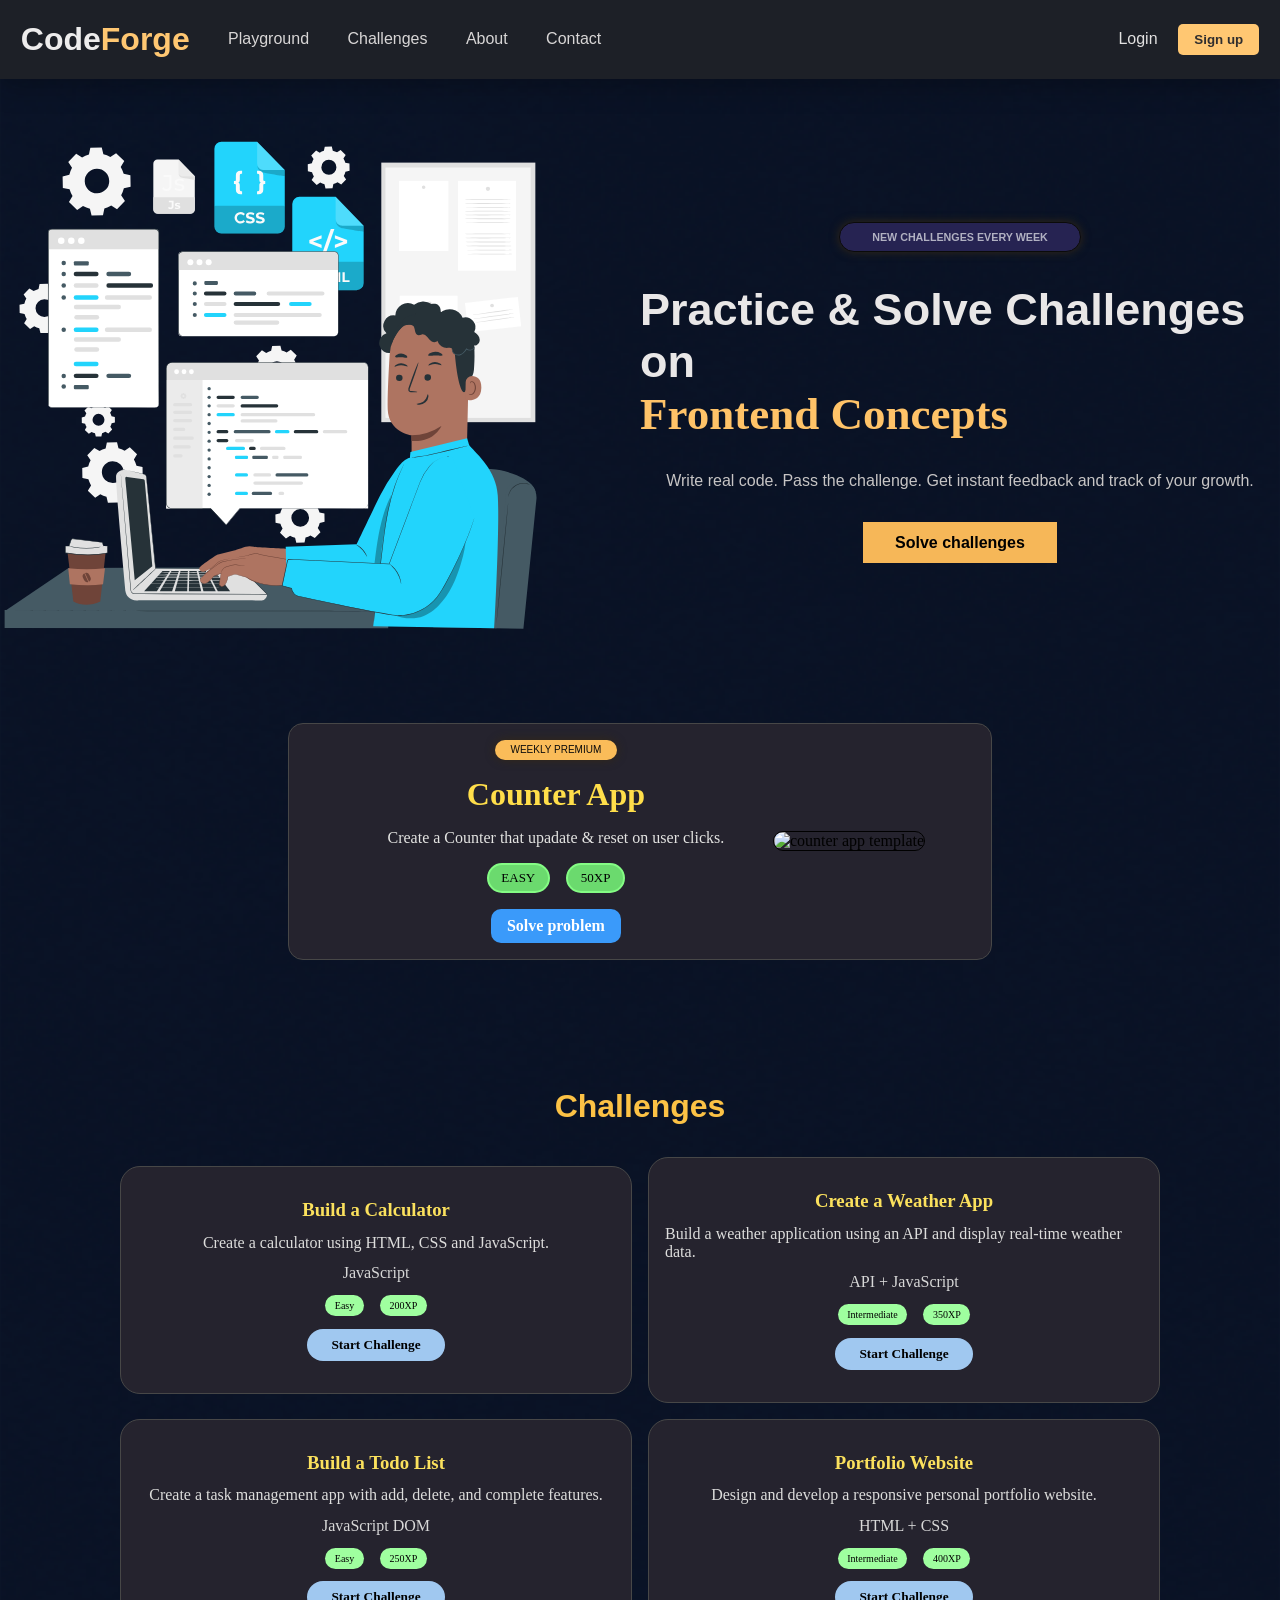
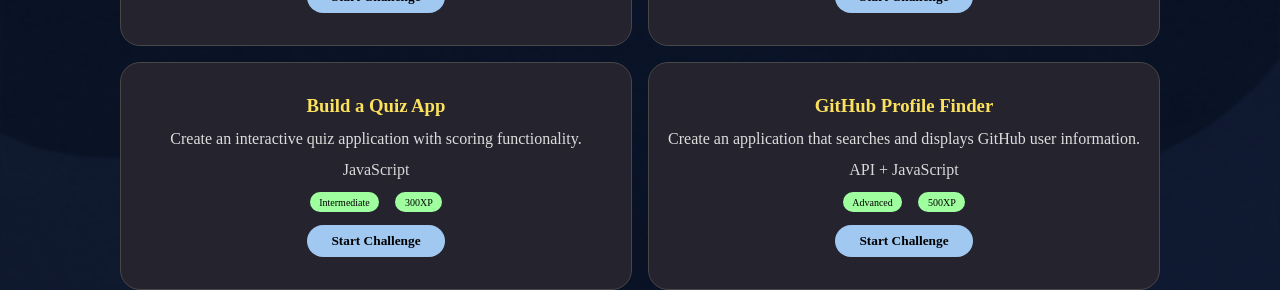
==== Challenges.html @ 9ec25ea2 "Build a coding platform for frontend practice using sandboxed iframe" ====
<!DOCTYPE html>
<html lang="en">

<head>
    <meta charset="UTF-8">
    <meta name="viewport" content="width=device-width, initial-scale=1.0">
    <link rel="stylesheet" href="./Challenges.css">
    <title>Challenges</title>
</head>

<body>
    <div class="page-bg">
        <nav>
            <div class="nav1">
                <a href="" id="logo">Code<span id="forge">Forge</span></a>
                <a href="./index.html" class="navs">Playground</a>
                <a href="#featuring" class="navs">Challenges</a>
                <a href="./index.html" class="navs">About</a>
                <a href="./index.html" class="navs">Contact</a>
            </div>
            <div class="nav2">
                <a href="./login.html" id="login">Login</a>
                <a href="./signup.html"><button id="sign-in-btn">Sign up</button></a>
            </div>
        </nav>
        <section class="hero">
            <div class="hero-left">
                <img src="./assets/images/hand-coding-animate.svg" alt="">
            </div>

            <div class="hero-right">
                <h6>NEW CHALLENGES EVERY WEEK</h6>
                <h1>Practice & Solve Challenges on <br><span>Frontend Concepts</span></h1>
                <p>Write real code. Pass the challenge. Get instant feedback and track of your growth.</p>
                <button id="solve-btn">Solve challenges</button>
            </div>
        </section>

        <section class="featuring" id="featuring">
            <div class="weekly-problem">
                <div class="left">
                    <p id="left-p1">WEEKLY PREMIUM</p>
                    <p id="left-p2">Counter App</p>
                    <p id="left-p3">Create a Counter that upadate & reset on user clicks.</p>
                    <div class="prblm-info">
                        <p>EASY</p>
                        <p>50XP</p>
                    </div>
                    <button>Solve problem</button>
                </div>
                <div class="right">
                    <img src="https://www.sourcecodester.com/sites/default/files/counter_app.png"
                        alt="counter app template">
                </div>
            </div>
        </section>

        <section class="challenges">
            <h2>Challenges</h2>

            <div class="challenge-container" id="challenge-container">

            </div>
        </section>
    </div>

    <script src="./Challenges.js"></script>
</body>

</html>
---- Challenges.css ----
*{
    box-sizing: border-box;
    padding: 0;
    margin: 0;
    scroll-behavior: smooth;
}

body{
    background-color: #0f172a;
}

.page-bg{
    min-height:100vh;
    position:relative;
    overflow:hidden;
    isolation:isolate;
}

.page-bg::before{
    content:"";
    position:absolute;
    inset:0;
    background:url("./assets/images/backgroung-2.png") center/cover no-repeat;
    opacity:0.8;
    filter:blur(1px);
    z-index:-1;
}

nav {
    display: flex;
    justify-content: space-between;
    align-items: center;
    background-color: rgb(29, 32, 39);
    padding: 1.3rem;
    box-shadow: 0 4px 30px rgba(1, 1, 1, 0.289);
    position: sticky;
    top:0;
    z-index:1000;
}

.nav1 {
    display: flex;
    gap: clamp(1rem, 3vw, 3rem);
    justify-content: space-between;
    align-items: center;
}

#logo {
    display: inline-block;
    font-family: 'Gill Sans', 'Gill Sans MT', Calibri, 'Trebuchet MS', sans-serif;
    font-size: xx-large;
    font-weight: 800;
    color: rgb(237, 236, 236);
    text-decoration: none;
}

#forge {
    display: inline-block;
    font-family: 'Gill Sans', 'Gill Sans MT', Calibri, 'Trebuchet MS', sans-serif;
    font-size: xx-large;
    font-weight: 800;
    color: rgb(255, 199, 114);
    text-decoration: none;
}

.navs {
    font-family: 'Gill Sans', 'Gill Sans MT', Calibri, 'Trebuchet MS', sans-serif;
    font-size: medium;
    color: rgb(216, 214, 214);
    text-decoration: none;
}

.navs:hover,
#login:hover {
    color: white;
}

.nav2 {
    display: flex;
    gap: 1.3rem;
    justify-content: space-between;
    align-items: center;
}

#login {
    font-family: 'Gill Sans', 'Gill Sans MT', Calibri, 'Trebuchet MS', sans-serif;
    font-size: medium;
    color: rgb(226, 225, 225);
    text-decoration: none;
}

#sign-in-btn {
    padding: .5rem 1rem;
    border-radius: 5px;
    border: none;
    font-family: 'Gill Sans', 'Gill Sans MT', Calibri, 'Trebuchet MS', sans-serif;
    color: rgb(48, 46, 46);
    background-color: rgb(255, 199, 114);
    font-weight: bold;
}

#sign-in-btn:hover {
    cursor: pointer;
    transform: scale(1.02);
}

.hero{
    display: flex;
    justify-content: center;
    align-items: center;
    background: transparent;
    gap: 5rem;
    margin-top: 2rem;
    margin-bottom: 3rem;
}

.hero-left img{
    width: 35rem;
    height: 35rem;
}

.hero-right{
    display: flex;
    flex-direction: column;
    justify-content: center;
    align-items: center;
    gap: 2rem;
}

.hero-right h6{
    font-family: "Inter", sans-serif;
    border: 1.5px solid rgb(11, 11, 10);
    padding: .5rem 2rem;
    font-weight: 600;
    border-radius: 18px;
    background-color: rgb(38, 35, 82);
    box-shadow: 0px 0px 10px #332816;
    color: rgb(177, 177, 194);
}

.hero-right h1{
    font-family: "Inter", sans-serif;
    color: rgb(233, 231, 231);
    font-size: 45px;
}

.hero-right span{
    color: rgb(255, 195, 104);
    font-family: cursive;
    text-align: center;
}

.hero-right p{
    font-size: medium;
    color: rgb(199, 197, 197);
    font-family: "Inter", sans-serif;
}

.hero-right button{
    padding: .7rem 2rem;
    border: none;
    background-color: #f6b758;
    /* border-radius: 10px; */
    font-family: "Inter", sans-serif;
    font-weight: 600;
    font-size: medium;
    cursor: pointer;
    transition: transform 0.2s ease-in-out;
}

.hero-right button:hover{
    transform: scale(1.02);
}

.featuring{
    display: flex;
    justify-content: center;
    background: transparent;
    margin-bottom: 3rem;
}

.weekly-problem{
    display: flex;
    justify-content: center;
    width: 55%;
    align-items: center;
    border: 1px solid rgb(71, 71, 71);
    background-color: rgb(37, 35, 46);
    padding: 1rem;
    gap: 1rem;
    border-radius: 15px;
}

.left{
    display: flex;
    flex-direction: column;
    justify-content: flex-start;
    align-items: center;
    gap: 1rem;
    width: 60%;
}

#left-p1{
    font-family: "Inter", sans-serif;
    font-size: x-small;
    padding: .3rem 1rem;
    border-radius: 18px;
    background-color: rgb(250, 188, 89);
    box-shadow: 0px 0px 10px #332816;
    color: rgb(12, 12, 12);
}

#left-p2{
    font-size: xx-large;
    font-family: cursive;
    color: rgb(255, 222, 74);
    font-weight: 600;
}

#left-p3{
    color: rgb(228, 228, 226);
    font-family: cursive;
    font-size: medium;
}

.prblm-info{
    display: flex;
    justify-content: flex-start;
    align-items: center;
    gap: 1rem;
}

.prblm-info p{
    border: 2px solid rgb(132, 252, 132);
    padding: .3rem .8rem;
    border-radius: 15px;
    background-color: rgb(107, 218, 110);
    font-family: cursive;
    font-size: small;

}

.right img{
    width: 20rem;
    height: 15rem;
    border-radius: 10px;
    border: 1px solid black;
}

.left button{
    padding: .5rem 1rem;
    font-family: cursive;
    font-weight: 600;
    font-size: medium;
    border: none;
    background-color: rgb(58, 154, 250);
    border-radius: 10px;
    color: white;
}

.challenges{
    margin-top: 8rem;
    background: transparent;
}

.challenges h2{
    text-align: center;
    margin-bottom: 2rem;
    font-family: "Inter", sans-serif;
    font-size: xx-large;
    color: rgb(252, 194, 69);
}

.challenge-container{
    display: flex;
    flex-wrap: wrap;
    justify-content: center;
    align-items: center;
    gap: 1rem;
}

.challenge-card{
    display: flex;
    flex-direction: column;
    justify-content: center;
    align-items: center;
    border: 1px solid rgb(71, 71, 71);
    background-color: rgb(37, 35, 46);
    width: 40%;
    gap: .8rem;
    padding: 2rem 1rem;
    border-radius: 20px;
}

#challenge-name{
    color: rgb(251, 225, 93);
    font-family: cursive;

}

#challenge-desc{
    color: rgb(221, 221, 220);
    font-family: cursive;
}

.details{
    display: flex;
    gap: 1rem;
}

#tech{
    color: rgb(216, 216, 216);
    font-family: cursive;
}

.details span{
    font-size: x-small;
    padding: .3rem .6rem;
    border-radius: 18px;
    background-color: rgb(159, 255, 159);
    font-family: cursive;
}

#challenge-btn{
    padding: .5rem 1.5rem;
    border: none;
    background-color: rgb(160, 200, 240);
    font-weight: 600;
    font-family: cursive;
    border-radius: 20px;
}
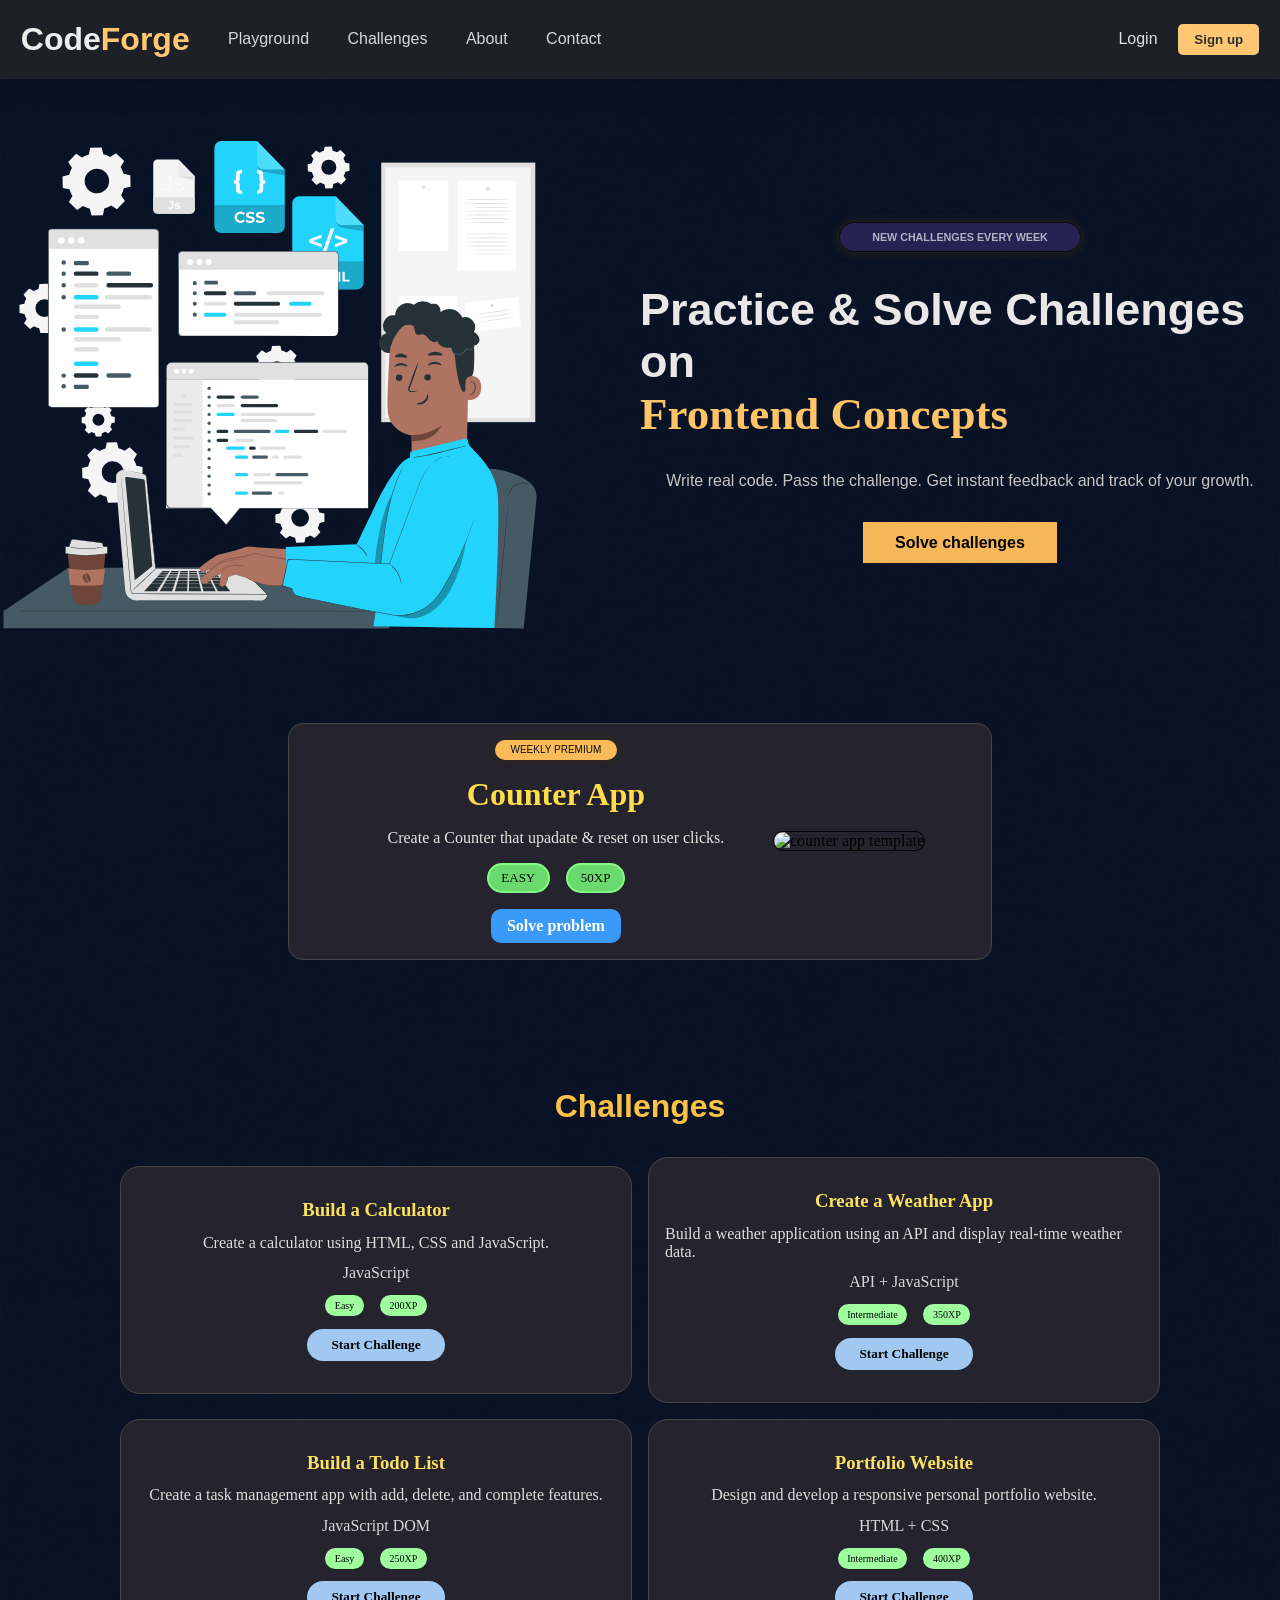
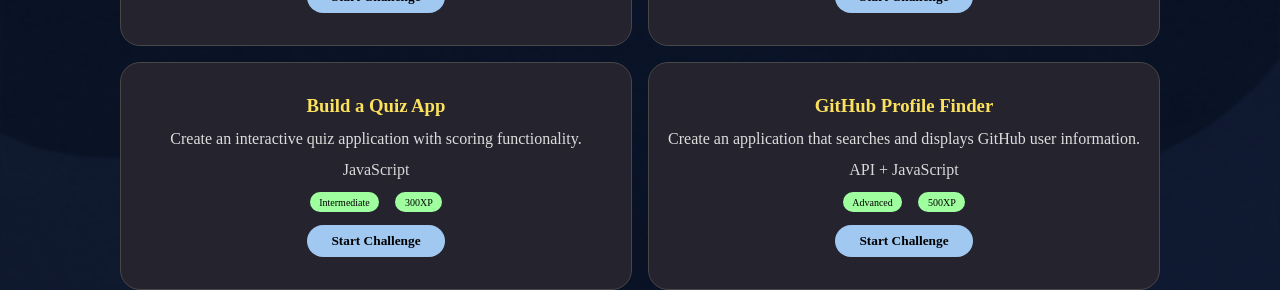
==== commit fb10cf66: "Completed the Codeforge project" ====
--- a/Challenges.html
+++ b/Challenges.html
@@ -12,7 +12,7 @@
     <div class="page-bg">
         <nav>
             <div class="nav1">
-                <a href="" id="logo">Code<span id="forge">Forge</span></a>
+                <a href="./index.html" id="logo">Code<span id="forge">Forge</span></a>
                 <a href="./index.html" class="navs">Playground</a>
                 <a href="#featuring" class="navs">Challenges</a>
                 <a href="./index.html" class="navs">About</a>
@@ -32,7 +32,7 @@
                 <h6>NEW CHALLENGES EVERY WEEK</h6>
                 <h1>Practice & Solve Challenges on <br><span>Frontend Concepts</span></h1>
                 <p>Write real code. Pass the challenge. Get instant feedback and track of your growth.</p>
-                <button id="solve-btn">Solve challenges</button>
+                <a href="#challenges"><button id="solve-btn">Solve challenges</button></a>
             </div>
         </section>
 
@@ -46,7 +46,7 @@
                         <p>EASY</p>
                         <p>50XP</p>
                     </div>
-                    <button>Solve problem</button>
+                    <a href="./index.html"><button>Solve problem</button></a>
                 </div>
                 <div class="right">
                     <img src="https://www.sourcecodester.com/sites/default/files/counter_app.png"
@@ -55,7 +55,7 @@
             </div>
         </section>
 
-        <section class="challenges">
+        <section class="challenges" id="challenges">
             <h2>Challenges</h2>
 
             <div class="challenge-container" id="challenge-container">
--- a/Challenges.css
+++ b/Challenges.css
@@ -245,6 +245,7 @@
     height: 15rem;
     border-radius: 10px;
     border: 1px solid black;
+    object-fit: fill;
 }
 
 .left button{
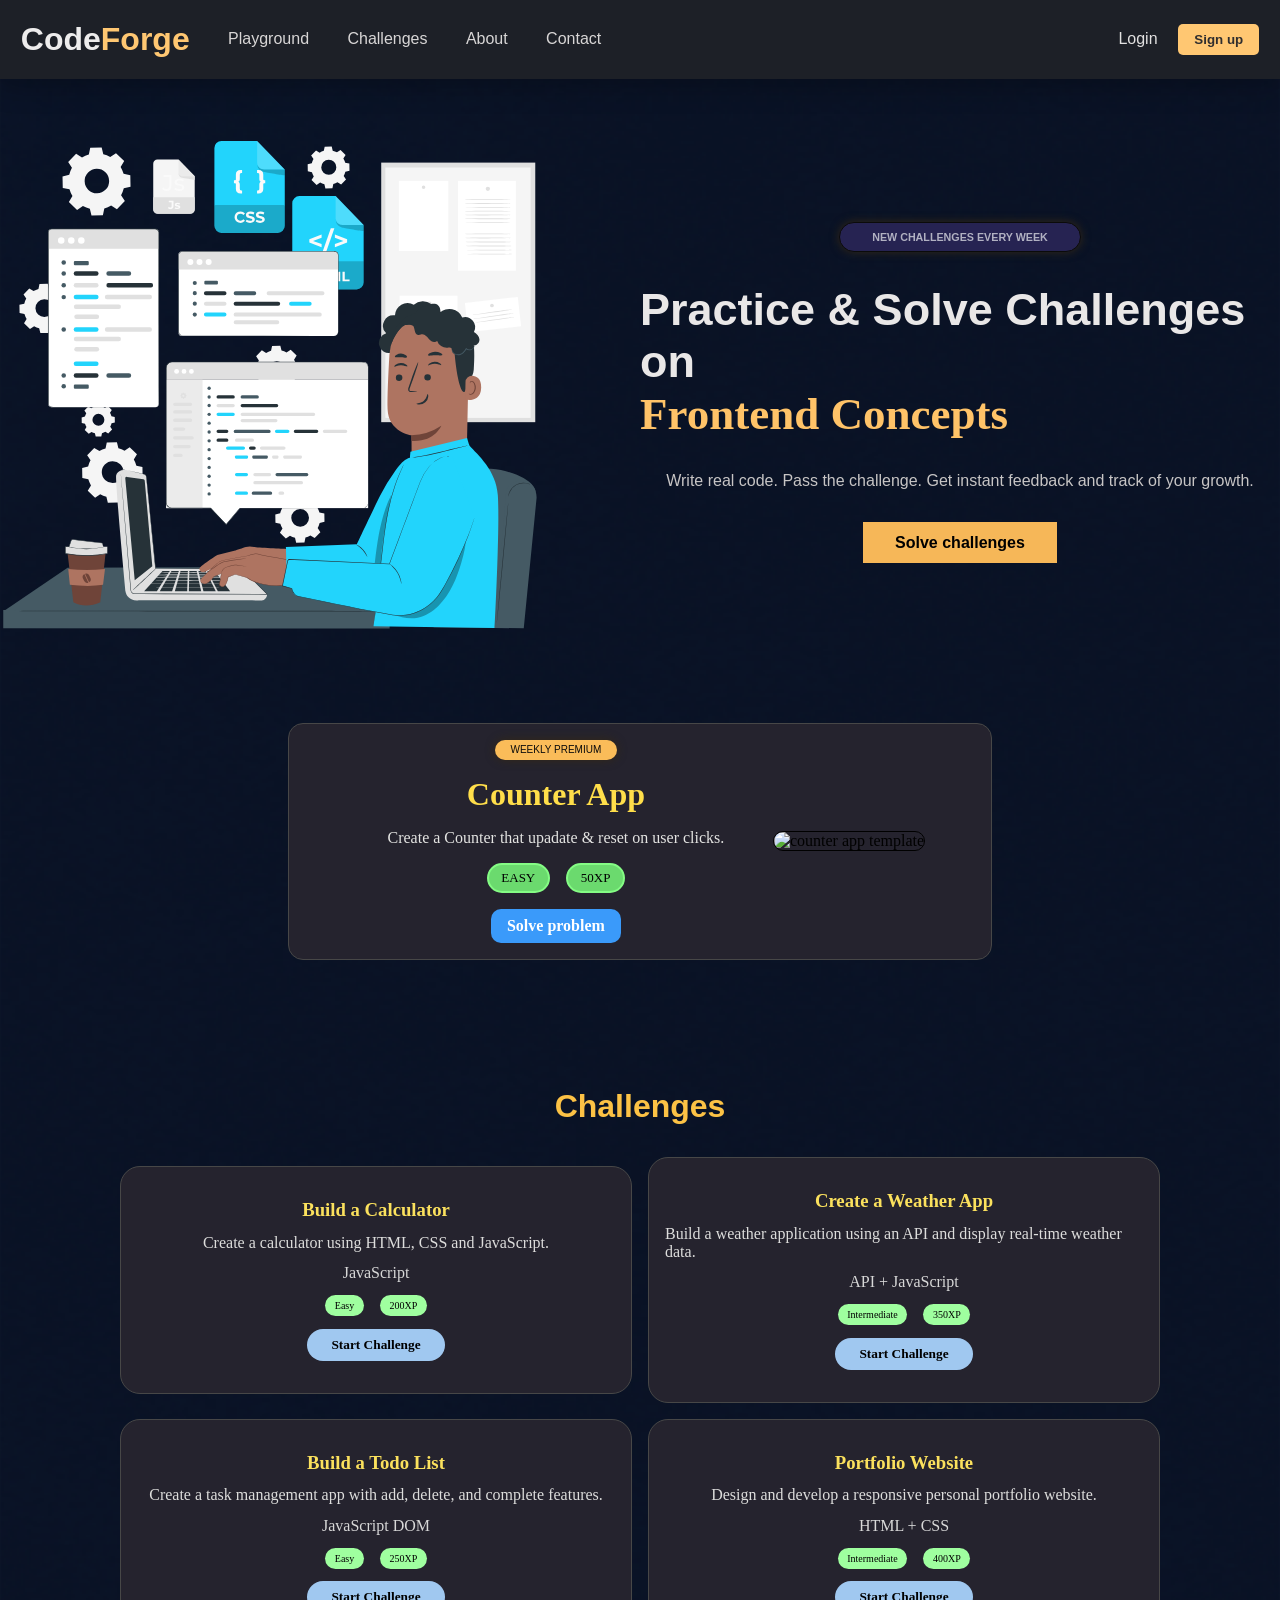
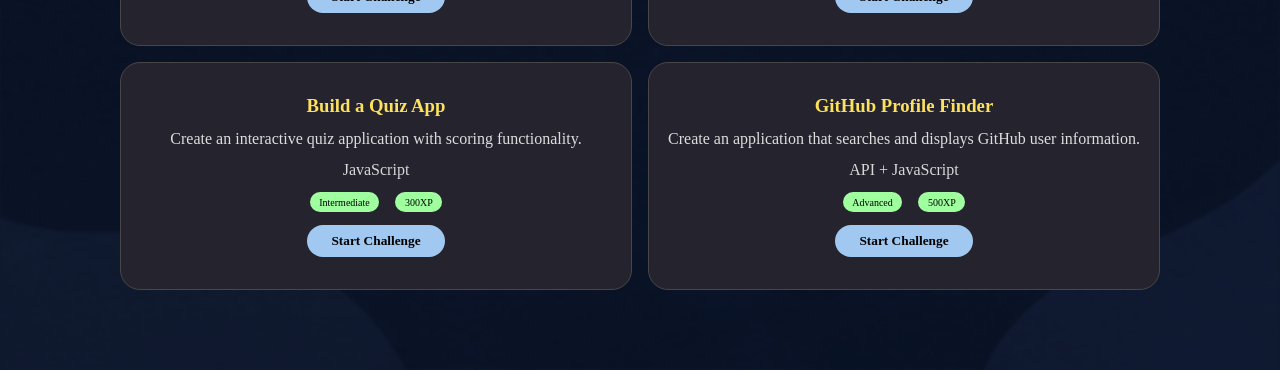
==== commit 2368e16b: "Completed the codeforge - frontend platform" ====
--- a/Challenges.html
+++ b/Challenges.html
@@ -46,7 +46,7 @@
                         <p>EASY</p>
                         <p>50XP</p>
                     </div>
-                    <a href="./index.html"><button>Solve problem</button></a>
+                    <a href="./index.html#playground"><button>Solve problem</button></a>
                 </div>
                 <div class="right">
                     <img src="https://www.sourcecodester.com/sites/default/files/counter_app.png"
--- a/Challenges.css
+++ b/Challenges.css
@@ -262,6 +262,7 @@
 .challenges{
     margin-top: 8rem;
     background: transparent;
+    margin-bottom: 5rem;
 }
 
 .challenges h2{
